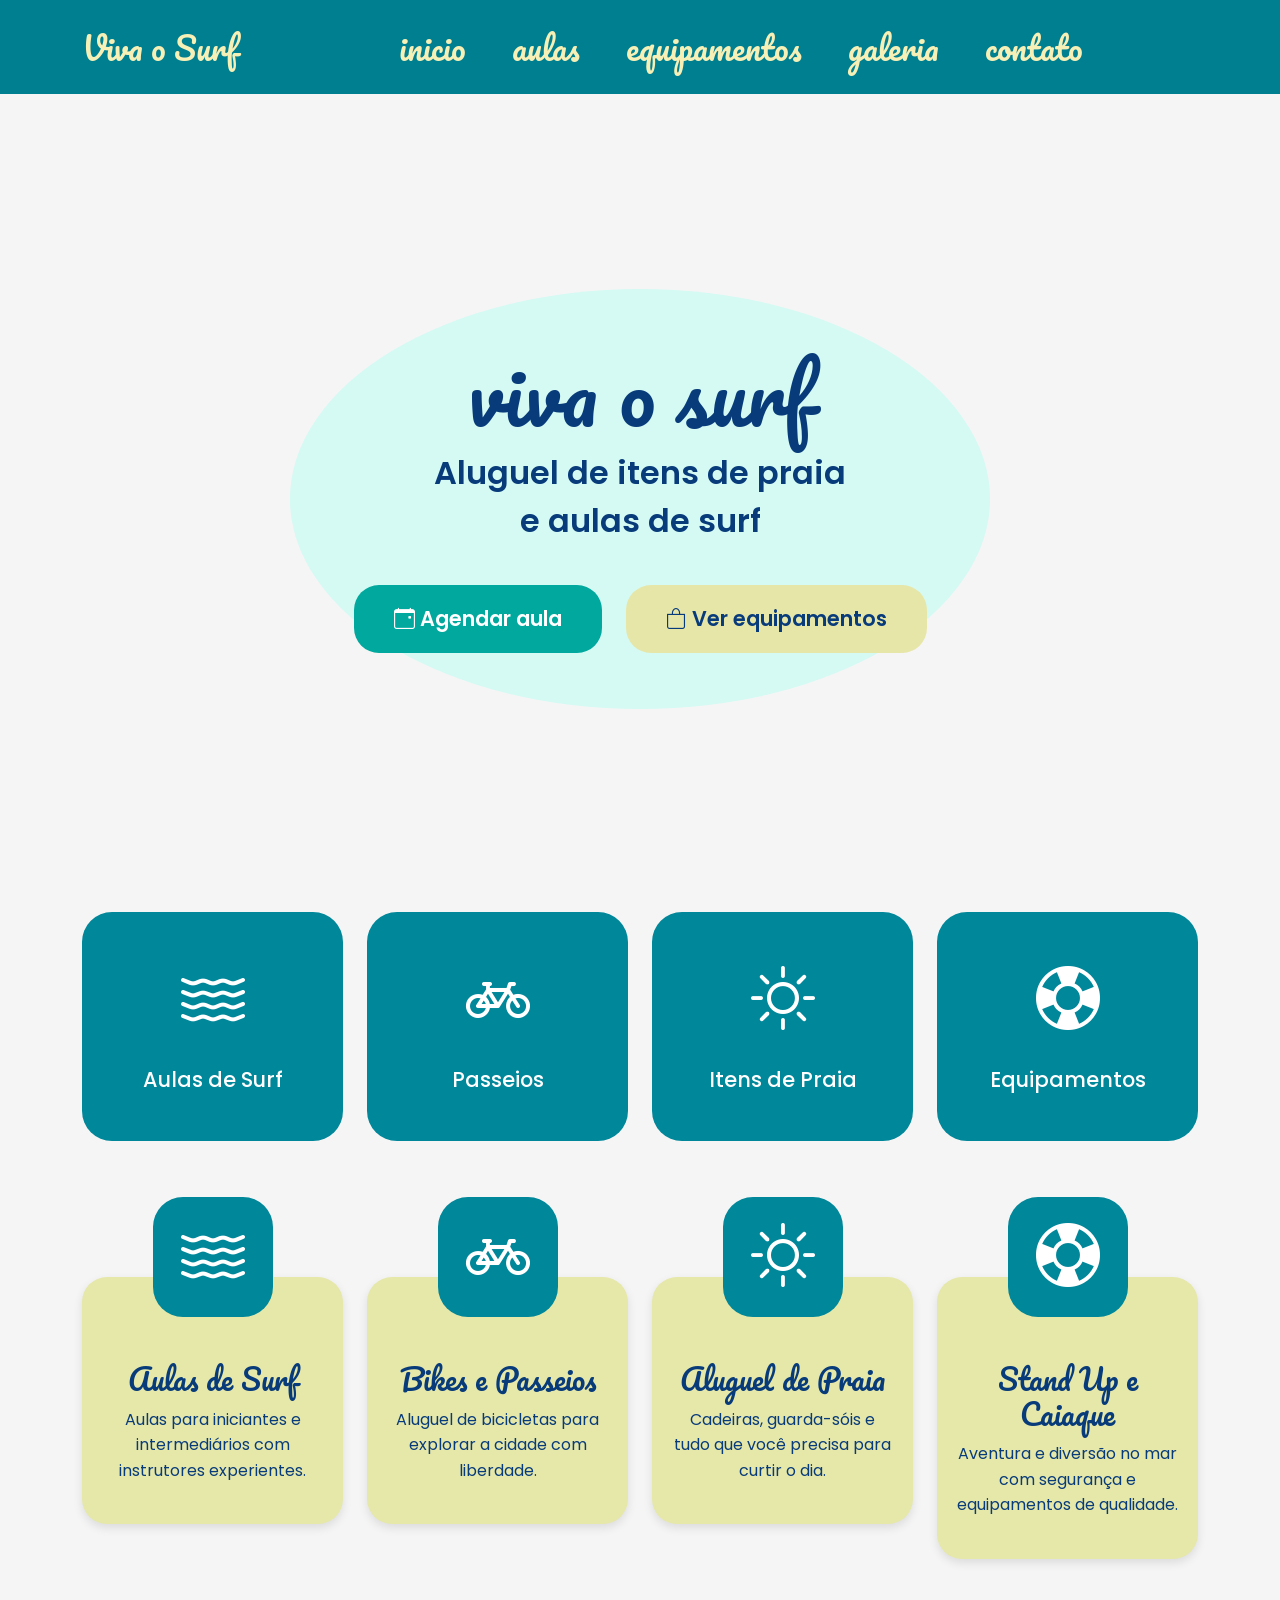
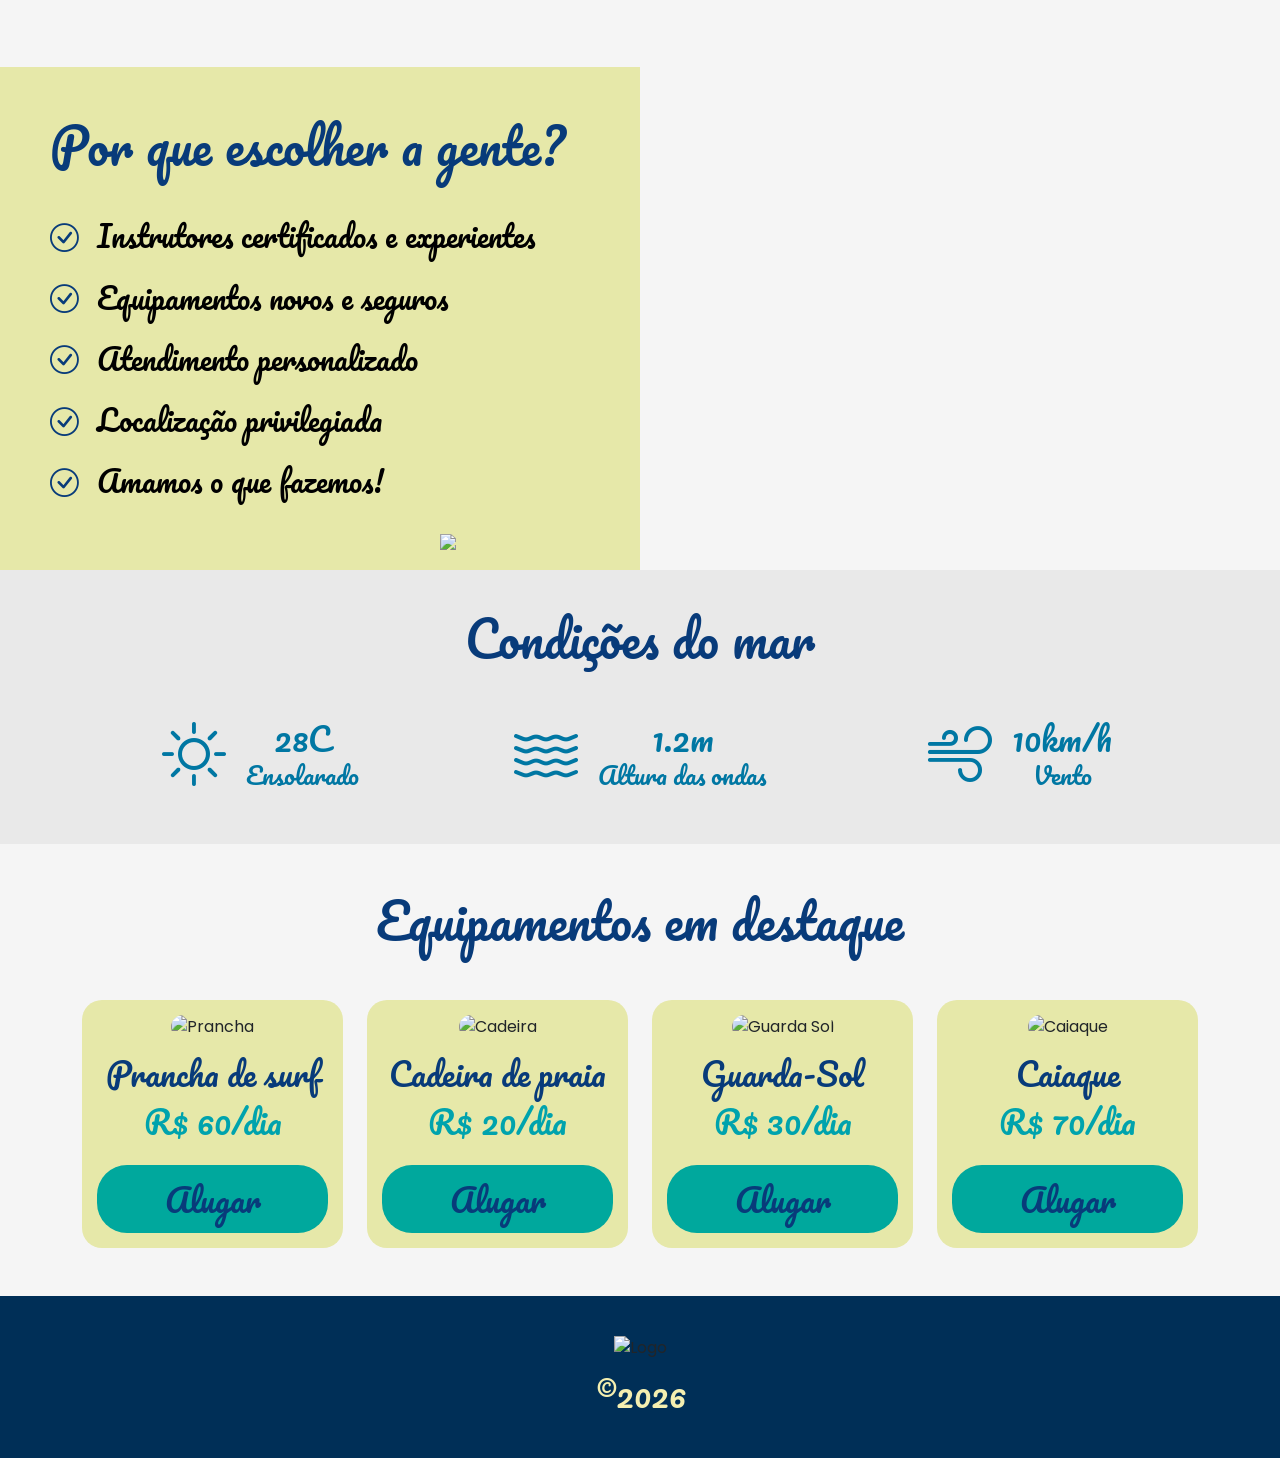
==== index.html @ c36af626 "home" ====
<!doctype html>
<html lang="pt-br">
<head>
  <meta charset="utf-8">
  <meta name="viewport" content="width=device-width, initial-scale=1">

  <title>Viva o Surf</title>

  <!-- Bootstrap -->
  <link href="https://cdn.jsdelivr.net/npm/bootstrap@5.3.8/dist/css/bootstrap.min.css" rel="stylesheet">

  <!-- CSS -->
  <link rel="stylesheet" href="style.css">

  <!-- Fonte -->
  <link rel="preconnect" href="https://fonts.googleapis.com">
  <link rel="preconnect" href="https://fonts.gstatic.com" crossorigin>

  <link href="https://fonts.googleapis.com/css2?family=Pacifico&family=Poppins:wght@300;400;500;600&display=swap" rel="stylesheet">

  <!-- Ícones -->
  <link rel="stylesheet" href="https://cdn.jsdelivr.net/npm/bootstrap-icons@1.11.3/font/bootstrap-icons.min.css">

</head>

<body>

  <!-- NAVBAR -->

  <nav class="navbar navbar-expand-lg">
    <div class="container">

      <a class="navbar-brand" href="#">
        Viva o Surf
      </a>

      <button class="navbar-toggler bg-light" type="button" data-bs-toggle="collapse" data-bs-target="#menu">
        <span class="navbar-toggler-icon"></span>
      </button>

      <div class="collapse navbar-collapse justify-content-center" id="menu">

        <ul class="navbar-nav">

          <li class="nav-item">
            <a class="nav-link" href="#">inicio</a>
          </li>

          <li class="nav-item">
            <a class="nav-link" href="#">aulas</a>
          </li>

          <li class="nav-item">
            <a class="nav-link" href="#">equipamentos</a>
          </li>

          <li class="nav-item">
            <a class="nav-link" href="#">galeria</a>
          </li>

          <li class="nav-item">
            <a class="nav-link" href="#">contato</a>
          </li>

        </ul>

      </div>
    </div>
  </nav>

  <!-- HERO -->

  <section class="hero">

    <div class="overlay">

      <h1>viva o surf</h1>

      <p>
        Aluguel de itens de praia <br>
        e aulas de surf
      </p>

      <div class="d-flex gap-4 mt-4 flex-wrap justify-content-center">

        <button class="btn btn-custom btn-aula">
          <i class="bi bi-calendar-event"></i>
          Agendar aula
        </button>

        <button class="btn btn-custom btn-equip">
          <i class="bi bi-bag"></i>
          Ver equipamentos
        </button>

      </div>

    </div>

  </section>

  <!-- CARDS -->

  <section class="cards container py-5">

    <div class="row g-4">

      <div class="col-md-3">
        <div class="service-card">
          <i class="bi bi-water"></i>
          <h4>Aulas de Surf</h4>
        </div>
      </div>

      <div class="col-md-3">
        <div class="service-card">
          <i class="bi bi-bicycle"></i>
          <h4>Passeios</h4>
        </div>
      </div>

      <div class="col-md-3">
        <div class="service-card">
          <i class="bi bi-sun"></i>
          <h4>Itens de Praia</h4>
        </div>
      </div>

      <div class="col-md-3">
        <div class="service-card">
          <i class="bi bi-life-preserver"></i>
          <h4>Equipamentos</h4>
        </div>
      </div>

    </div>

  </section>

  <section class="cards container py-5">

  <div class="row justify-content-center g-4">

    <!-- CARD 1 -->
    <div class="col-md-3 col-sm-6">

      <div class="card-box">

        <div class="icon-box">
          <i class="bi bi-water"></i>
        </div>

        <div class="text-box">
          <h3>Aulas de Surf</h3>

          <p>
            Aulas para iniciantes e intermediários
            com instrutores experientes.
          </p>
        </div>

      </div>

    </div>

    <!-- CARD 2 -->
    <div class="col-md-3 col-sm-6">

      <div class="card-box">

        <div class="icon-box">
          <i class="bi bi-bicycle"></i>
        </div>

        <div class="text-box">
          <h3>Bikes e Passeios</h3>

          <p>
            Aluguel de bicicletas para explorar
            a cidade com liberdade.
          </p>
        </div>

      </div>

    </div>

    <!-- CARD 3 -->
    <div class="col-md-3 col-sm-6">

      <div class="card-box">

        <div class="icon-box">
          <i class="bi bi-sun"></i>
        </div>

        <div class="text-box">
          <h3>Aluguel de Praia</h3>

          <p>
            Cadeiras, guarda-sóis e tudo que você
            precisa para curtir o dia.
          </p>
        </div>

      </div>

    </div>

    <!-- CARD 4 -->
    <div class="col-md-3 col-sm-6">

      <div class="card-box">

        <div class="icon-box">
          <i class="bi bi-life-preserver"></i>
        </div>

        <div class="text-box">
          <h3>Stand Up e Caiaque</h3>

          <p>
            Aventura e diversão no mar
            com segurança e equipamentos de qualidade.
          </p>
        </div>

      </div>

    </div>

  </div>

</section>

<!-- POR QUE ESCOLHER -->

<section class="info-section container-fluid">

  <div class="row">

    <!-- TEXTO -->
    <div class="col-lg-6 info-text">

      <h2>Por que escolher a gente?</h2>

      <ul>

        <li>
          <i class="bi bi-check-circle"></i>
          Instrutores certificados e experientes
        </li>

        <li>
          <i class="bi bi-check-circle"></i>
          Equipamentos novos e seguros
        </li>

        <li>
          <i class="bi bi-check-circle"></i>
          Atendimento personalizado
        </li>

        <li>
          <i class="bi bi-check-circle"></i>
          Localização privilegiada
        </li>

        <li>
          <i class="bi bi-check-circle"></i>
          Amamos o que fazemos!
        </li>

      </ul>

      <img src="surfista.png" class="surfista-img">

    </div>

    <!-- IMAGEM -->
    <div class="col-lg-6 info-image"></div>

  </div>

</section>

<!-- CONDIÇÕES DO MAR -->

<section class="mar-section">

  <h2>Condições do mar</h2>

  <div class="container">

    <div class="row text-center">

      <!-- ITEM 1 -->
      <div class="col-md-4 mar-item">

        <i class="bi bi-brightness-high"></i>

        <div>
          <h3>28C</h3>
          <p>Ensolarado</p>
        </div>

      </div>

      <!-- ITEM 2 -->
      <div class="col-md-4 mar-item">

        <i class="bi bi-water"></i>

        <div>
          <h3>1.2m</h3>
          <p>Altura das ondas</p>
        </div>

      </div>

      <!-- ITEM 3 -->
      <div class="col-md-4 mar-item">

        <i class="bi bi-wind"></i>

        <div>
          <h3>10km/h</h3>
          <p>Vento</p>
        </div>

      </div>

    </div>

  </div>

</section>

<!-- EQUIPAMENTOS -->

<section class="equipamentos container py-5">

  <h2>Equipamentos em destaque</h2>

  <div class="row g-4 justify-content-center">

    <!-- CARD 1 -->
    <div class="col-lg-3 col-md-6">

      <div class="equip-card">

        <img src="prancha.jpg" alt="Prancha">

        <h3>Prancha de surf</h3>

        <span>R$ 60/dia</span>

        <button>Alugar</button>

      </div>

    </div>

    <!-- CARD 2 -->
    <div class="col-lg-3 col-md-6">

      <div class="equip-card">

        <img src="cadeira.jpg" alt="Cadeira">

        <h3>Cadeira de praia</h3>

        <span>R$ 20/dia</span>

        <button>Alugar</button>

      </div>

    </div>

    <!-- CARD 3 -->
    <div class="col-lg-3 col-md-6">

      <div class="equip-card">

        <img src="guarda-sol.jpg" alt="Guarda Sol">

        <h3>Guarda-Sol</h3>

        <span>R$ 30/dia</span>

        <button>Alugar</button>

      </div>

    </div>

    <!-- CARD 4 -->
    <div class="col-lg-3 col-md-6">

      <div class="equip-card">

        <img src="caiaque.jpg" alt="Caiaque">

        <h3>Caiaque</h3>

        <span>R$ 70/dia</span>

        <button>Alugar</button>

      </div>

    </div>

  </div>

</section>

<!-- FOOTER -->

<footer class="footer">

  <img src="logo.png" alt="Logo">

  <p>©2026</p>

</footer>

  <script src="https://cdn.jsdelivr.net/npm/bootstrap@5.3.8/dist/js/bootstrap.bundle.min.js"></script>

</body>
</html>
---- style.css ----
body{
  font-family: 'Poppins', sans-serif;
  background-color: #f5f5f5;
  margin: 0;
  padding: 0;
}

/* NAVBAR */

.navbar{
  background-color: #007f91;
  padding: 15px 0;
}

.navbar-brand,
.nav-link{
  color: #f6f0b6 !important;
  font-family: 'Pacifico', cursive;
  font-size: 2rem;
}

.nav-link{
  margin-left: 30px;
  transition: 0.3s;
}

.nav-link:hover{
  color: white !important;
}

/* HERO */

.hero{
  background-image: url('https://images.unsplash.com/photo-1507525428034-b723cf961d3e?q=80&w=1973&auto=format&fit=crop');

  background-size: cover;
  background-position: center;

  min-height: 90vh;

  display: flex;
  align-items: center;
  justify-content: center;

  position: relative;
}

.overlay{
  background-color: rgba(170, 255, 240, 0.45);

  width: 700px;
  height: 420px;

  border-radius: 50%;

  display: flex;
  flex-direction: column;
  align-items: center;
  justify-content: center;

  text-align: center;

  padding: 30px;
}

/* TEXTO */

.hero h1{
  font-family: 'Pacifico', cursive;
  font-size: 5rem;
  color: #083b7a;
}

.hero p{
  font-size: 2rem;
  color: #083b7a;
  font-weight: 600;
}

/* BOTÕES */

.btn-custom{
  border-radius: 25px;
  padding: 18px 40px;
  font-size: 1.3rem;
  font-weight: 600;
  border: none;
}

.btn-aula{
  background-color: #00a89d;
  color: white;
}

.btn-equip{
  background-color: #e7e6a9;
  color: #083b7a;
}

.btn-custom:hover{
  transform: scale(1.05);
  transition: 0.3s;
}

/* CARDS */

.cards{
  margin-top: -50px;
  position: relative;
  z-index: 10;
}

.service-card{
  background-color: #00879a;
  border-radius: 30px;
  padding: 40px 20px;
  text-align: center;
  color: white;
  transition: 0.3s;
}

.service-card:hover{
  transform: translateY(-10px);
}

.service-card i{
  font-size: 4rem;
}

.service-card h4{
  margin-top: 20px;
  font-size: 1.3rem;
}

/* RESPONSIVO */

@media(max-width: 768px){

  .overlay{
    width: 90%;
    height: auto;
    border-radius: 30px;
    padding: 40px 20px;
  }

  .hero h1{
    font-size: 3rem;
  }

  .hero p{
    font-size: 1.4rem;
  }

  .nav-link{
    margin-left: 0;
    text-align: center;
  }

}

.cards{
  margin-top: -40px;
  position: relative;
  z-index: 10;
}

/* CARD */

.card-box{
  position: relative;
  text-align: center;

  display: flex;
  flex-direction: column;
  align-items: center;
}

/* PARTE VERDE CLARA */

.text-box{
  background-color: #e6e8a9;

  width: 100%;
  min-height: 190px;

  border-radius: 25px;

  padding: 85px 20px 25px 20px;

  margin-top: -40px;

  box-shadow: 0 4px 10px rgba(0,0,0,0.1);
}

/* QUADRADO AZUL */

.icon-box{
  width: 120px;
  height: 120px;

  background-color: #00879a;

  border-radius: 30px;

  display: flex;
  align-items: center;
  justify-content: center;

  position: relative;
  z-index: 2;

  transition: 0.3s;
}

.icon-box:hover{
  transform: translateY(-10px);
}

/* ÍCONE */

.icon-box i{
  font-size: 4rem;
  color: white;
}

/* TEXTO */

.text-box h3{
  font-family: 'Pacifico', cursive;
  color: #083b7a;
  font-size: 1.8rem;

  margin-bottom: 10px;
}

.text-box p{
  color: #083b7a;
  font-size: 1rem;
  line-height: 1.6;
}

/* RESPONSIVO */

@media(max-width: 768px){

  .text-box{
    min-height: auto;
  }

}

/* ========================= */
/* POR QUE ESCOLHER */
/* ========================= */

.info-section{
  margin-top: 60px;
}

.info-text{
  background-color: #e6e8a9;

  padding: 50px;

  position: relative;
}

.info-text h2{
  font-family: 'Pacifico', cursive;
  color: #083b7a;
  font-size: 3rem;

  margin-bottom: 40px;
}

.info-text ul{
  list-style: none;
  padding: 0;
}

.info-text li{
  font-size: 1.8rem;
  color: black;

  margin-bottom: 18px;

  font-family: 'Pacifico', cursive;
}

.info-text i{
  color: #083b7a;
  margin-right: 10px;
}

/* SURFISTA */

.surfista-img{
  width: 130px;

  position: absolute;

  bottom: 20px;
  right: 70px;
}

/* IMAGEM */

.info-image{
  background-image: url('ondas.jpg');

  min-height: 500px;

  background-size: cover;
  background-position: center;
}

/* ========================= */
/* CONDIÇÕES DO MAR */
/* ========================= */

.mar-section{
  background-color: #e9e9e9;

  padding: 40px 20px;
}

.mar-section h2{
  text-align: center;

  font-family: 'Pacifico', cursive;
  color: #083b7a;

  font-size: 3rem;

  margin-bottom: 40px;
}

.mar-item{
  display: flex;
  align-items: center;
  justify-content: center;

  gap: 20px;
}

.mar-item i{
  font-size: 4rem;
  color: #0077a3;
}

.mar-item h3{
  font-family: 'Pacifico', cursive;
  color: #0077a3;

  font-size: 2rem;

  margin: 0;
}

.mar-item p{
  font-family: 'Pacifico', cursive;
  color: #0077a3;

  font-size: 1.5rem;

  margin: 0;
}

/* RESPONSIVO */

@media(max-width: 768px){

  .info-text h2{
    font-size: 2.2rem;
  }

  .info-text li{
    font-size: 1.3rem;
  }

  .surfista-img{
    position: static;
    margin-top: 20px;
  }

  .mar-item{
    margin-bottom: 30px;
  }

}

/* ========================= */
/* EQUIPAMENTOS */
/* ========================= */

.equipamentos{
  padding-top: 80px;
  padding-bottom: 80px;
}

.equipamentos h2{
  text-align: center;

  font-family: 'Pacifico', cursive;
  color: #083b7a;

  font-size: 3rem;

  margin-bottom: 50px;
}

/* CARD */

.equip-card{
  background-color: #e6e8a9;

  border-radius: 20px;

  padding: 15px;

  text-align: center;

  transition: 0.3s;
}

.equip-card:hover{
  transform: translateY(-10px);
}

/* IMAGEM */

.equip-card img{
  width: 100%;
  height: 230px;

  object-fit: cover;

  border-radius: 18px;

  margin-bottom: 15px;
}

/* TÍTULO */

.equip-card h3{
  font-family: 'Pacifico', cursive;
  color: #083b7a;

  font-size: 2rem;

  margin-bottom: 5px;
}

/* PREÇO */

.equip-card span{
  display: block;

  font-family: 'Pacifico', cursive;

  color: #00a3ad;

  font-size: 2rem;

  margin-bottom: 20px;
}

/* BOTÃO */

.equip-card button{
  background-color: #00a89d;

  border: none;

  color: #083b7a;

  font-family: 'Pacifico', cursive;

  font-size: 2rem;

  width: 100%;

  border-radius: 30px;

  padding: 10px;

  transition: 0.3s;
}

.equip-card button:hover{
  background-color: #008d84;
  color: white;
}

/* RESPONSIVO */

@media(max-width: 768px){

  .equipamentos h2{
    font-size: 2.2rem;
  }

  .equip-card{
    margin-bottom: 20px;
  }

}

/* ========================= */
/* FOOTER */
/* ========================= */

.footer{
  background-color: #002f57;

  padding: 40px 20px;

  text-align: center;
}

.footer img{
  width: 90px;

  margin-bottom: 10px;
}

.footer p{
  color: #f4efb0;

  font-family: 'Pacifico', cursive;

  font-size: 2rem;

  margin: 0;
}
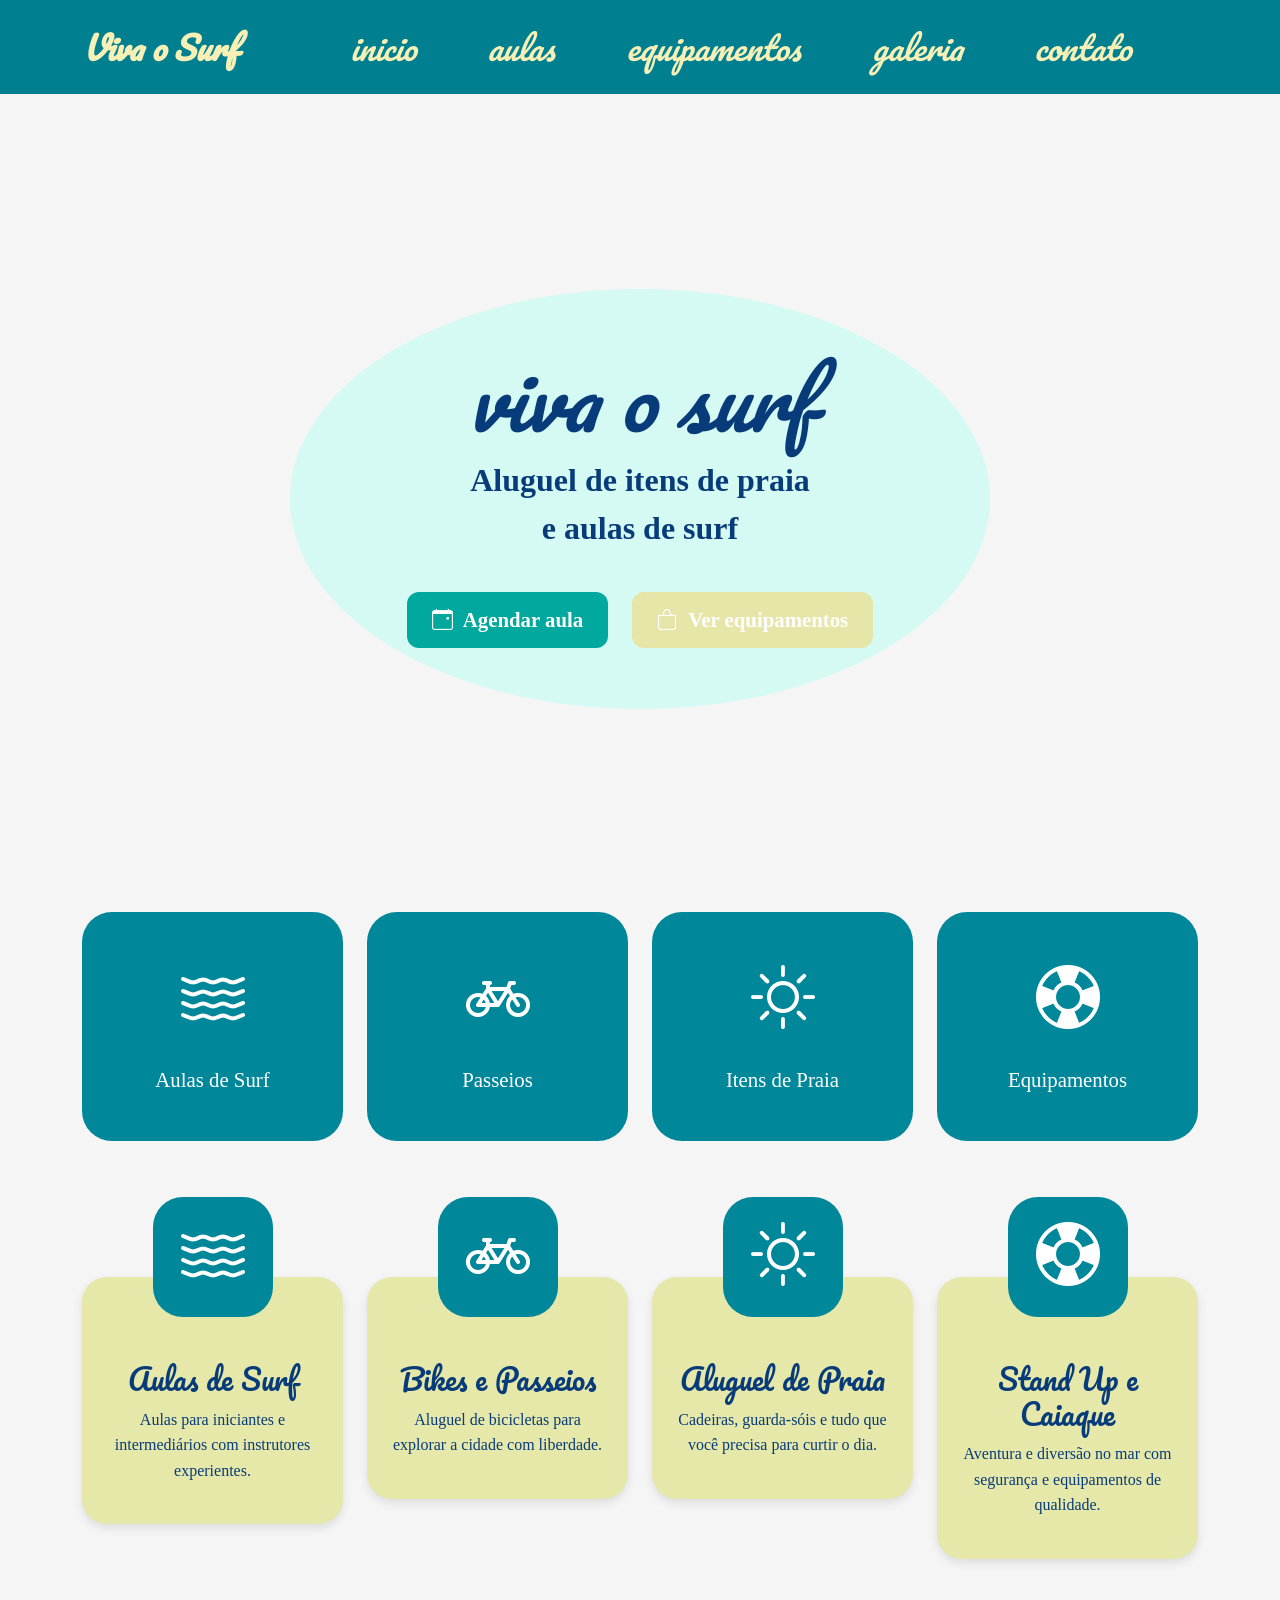
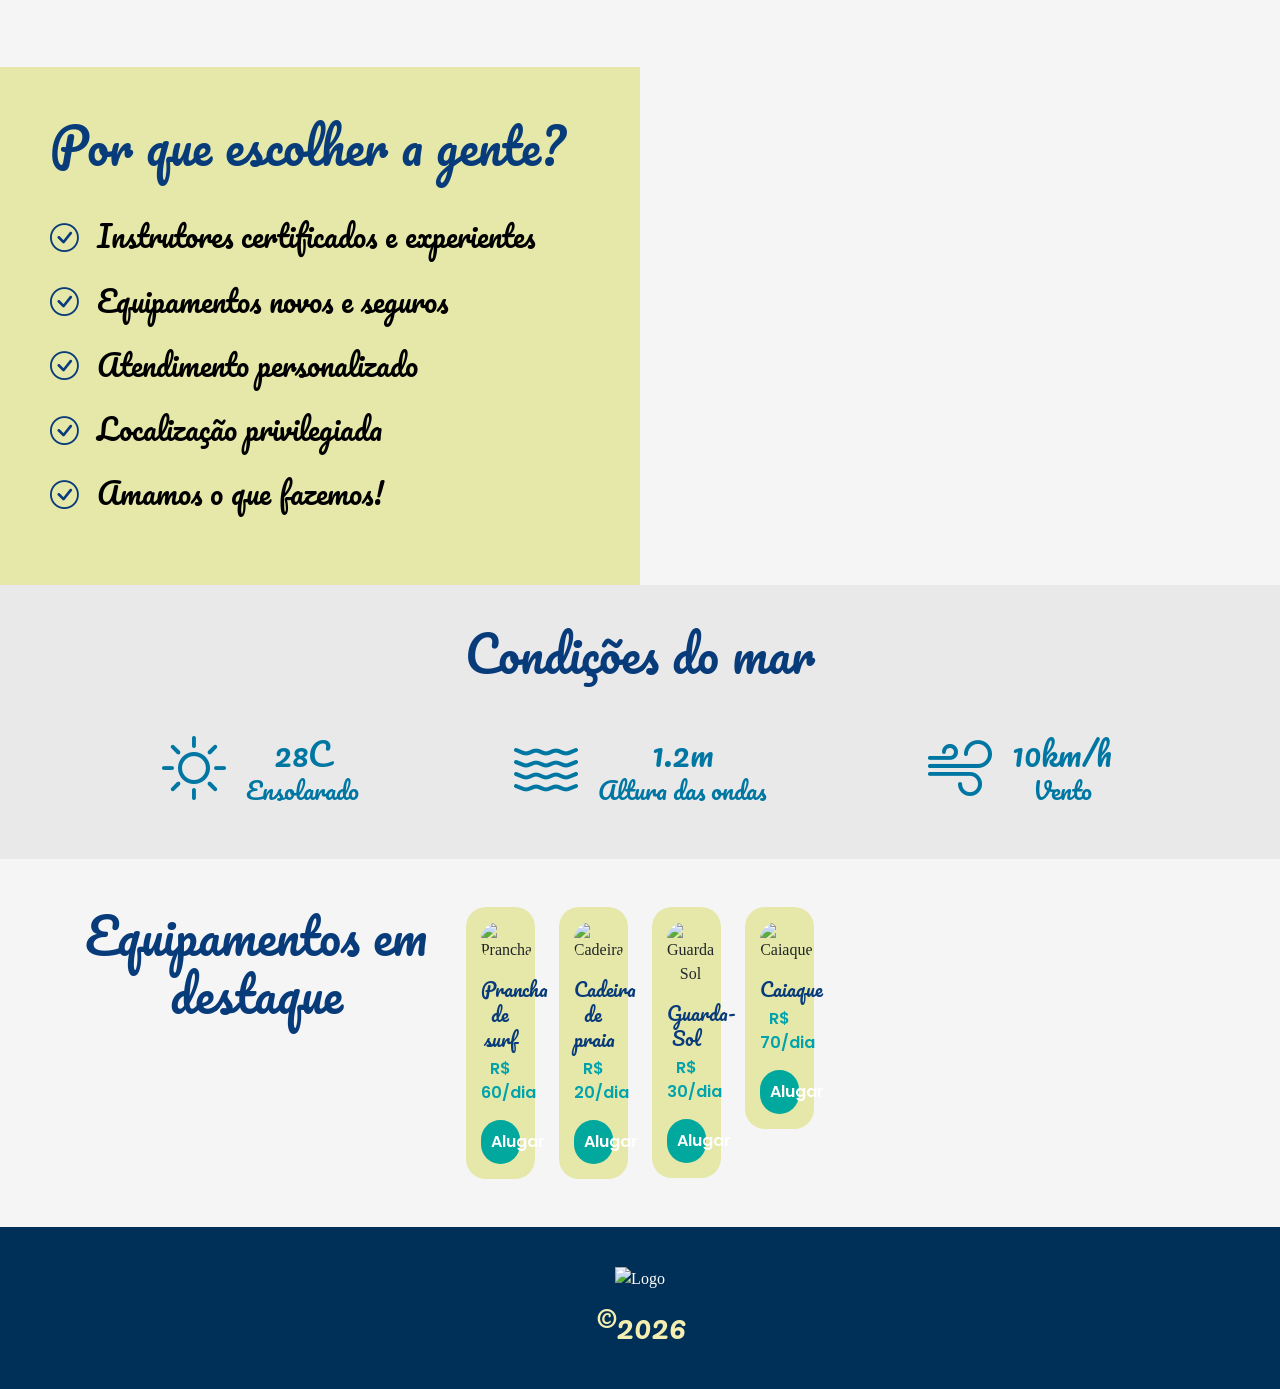
==== commit 1274a683: "Add files via upload" ====
--- a/index.html
+++ b/index.html
@@ -47,19 +47,19 @@
           </li>
 
           <li class="nav-item">
-            <a class="nav-link" href="#">aulas</a>
+            <a class="nav-link" href="aulas.html">aulas</a>
           </li>
 
           <li class="nav-item">
-            <a class="nav-link" href="#">equipamentos</a>
+            <a class="nav-link" href="equipamentos.html">equipamentos</a>
           </li>
 
           <li class="nav-item">
-            <a class="nav-link" href="#">galeria</a>
+            <a class="nav-link" href="galeria.html">galeria</a>
           </li>
 
           <li class="nav-item">
-            <a class="nav-link" href="#">contato</a>
+            <a class="nav-link" href="contato.html">contato</a>
           </li>
 
         </ul>
@@ -144,7 +144,7 @@
     <!-- CARD 1 -->
     <div class="col-md-3 col-sm-6">
 
-      <div class="card-box">
+      <div class="blocohome">
 
         <div class="icon-box">
           <i class="bi bi-water"></i>
@@ -166,7 +166,7 @@
     <!-- CARD 2 -->
     <div class="col-md-3 col-sm-6">
 
-      <div class="card-box">
+      <div class="blocohome">
 
         <div class="icon-box">
           <i class="bi bi-bicycle"></i>
@@ -188,7 +188,7 @@
     <!-- CARD 3 -->
     <div class="col-md-3 col-sm-6">
 
-      <div class="card-box">
+      <div class="blocohome">
 
         <div class="icon-box">
           <i class="bi bi-sun"></i>
@@ -210,7 +210,7 @@
     <!-- CARD 4 -->
     <div class="col-md-3 col-sm-6">
 
-      <div class="card-box">
+      <div class="blocohome">
 
         <div class="icon-box">
           <i class="bi bi-life-preserver"></i>
@@ -273,7 +273,7 @@
 
       </ul>
 
-      <img src="surfista.png" class="surfista-img">
+   
 
     </div>
 
@@ -347,7 +347,7 @@
     <!-- CARD 1 -->
     <div class="col-lg-3 col-md-6">
 
-      <div class="equip-card">
+      <div class="corhome">
 
         <img src="prancha.jpg" alt="Prancha">
 
@@ -364,7 +364,7 @@
     <!-- CARD 2 -->
     <div class="col-lg-3 col-md-6">
 
-      <div class="equip-card">
+      <div class="corhome">
 
         <img src="cadeira.jpg" alt="Cadeira">
 
@@ -381,7 +381,7 @@
     <!-- CARD 3 -->
     <div class="col-lg-3 col-md-6">
 
-      <div class="equip-card">
+      <div class="corhome">
 
         <img src="guarda-sol.jpg" alt="Guarda Sol">
 
@@ -398,7 +398,7 @@
     <!-- CARD 4 -->
     <div class="col-lg-3 col-md-6">
 
-      <div class="equip-card">
+      <div class="corhome">
 
         <img src="caiaque.jpg" alt="Caiaque">
 
--- a/style.css
+++ b/style.css
@@ -166,7 +166,7 @@
 
 /* CARD */
 
-.card-box{
+.blocohome{
   position: relative;
   text-align: center;
 
@@ -411,7 +411,7 @@
 
 /* CARD */
 
-.equip-card{
+.corhome{
   background-color: #e6e8a9;
 
   border-radius: 20px;
@@ -421,15 +421,17 @@
   text-align: center;
 
   transition: 0.3s;
-}
-
-.equip-card:hover{
+  max-width: 220px;
+  margin: 0 auto;
+}
+
+.corhome:hover{
   transform: translateY(-10px);
 }
 
 /* IMAGEM */
 
-.equip-card img{
+.corhome img{
   width: 100%;
   height: 230px;
 
@@ -441,55 +443,45 @@
 }
 
 /* TÍTULO */
-
-.equip-card h3{
+.corhome h3{
   font-family: 'Pacifico', cursive;
   color: #083b7a;
-
-  font-size: 2rem;
-
+  font-size: 1.2rem;
   margin-bottom: 5px;
+  line-height: 1.3;
 }
 
 /* PREÇO */
 
-.equip-card span{
+.corhome span{
   display: block;
-
-  font-family: 'Pacifico', cursive;
-
+  font-family: 'Poppins', sans-serif;
   color: #00a3ad;
-
-  font-size: 2rem;
-
-  margin-bottom: 20px;
+  font-size: 1rem;
+  font-weight: 600;
+  margin-bottom: 15px;
 }
 
 /* BOTÃO */
 
-.equip-card button{
+.corhome button{
   background-color: #00a89d;
-
   border: none;
-
-  color: #083b7a;
-
-  font-family: 'Pacifico', cursive;
-
-  font-size: 2rem;
-
+  color: white;
+  font-family: 'Poppins', sans-serif;
+  font-size: 1rem;
+  font-weight: 600;
   width: 100%;
-
-  border-radius: 30px;
-
+  border-radius: 25px;
   padding: 10px;
-
   transition: 0.3s;
 }
-
-.equip-card button:hover{
+.corhome{
+  max-width: 220px;
+  margin: 0 auto;
+}
+.corhome button:hover{
   background-color: #008d84;
-  color: white;
 }
 
 /* RESPONSIVO */
@@ -535,3 +527,456 @@
 }
 
 
+*{
+  margin: 0;
+  padding: 0;
+  box-sizing: border-box;
+}
+
+body{
+  font-family: Arial, sans-serif;
+  background-color: #f2f2f2;
+}
+
+/* Cabeçalho */
+header{
+  background: #008c9e;
+  padding: 12px 20px;
+  display: flex;
+  align-items: center;
+  justify-content: space-between;
+}
+
+.logo{
+  font-size: 24px;
+}
+
+nav ul{
+  list-style: none;
+  display: flex;
+  gap: 25px;
+}
+
+nav a{
+  text-decoration: none;
+  color: #fff8b0;
+  font-weight: bold;
+  font-style: italic;
+}
+
+/* Conteúdo */
+main{
+  max-width: 900px;
+  margin: 30px auto;
+  padding: 0 20px;
+}
+
+h1{
+  text-align: center;
+  color: #0a4175;
+  margin-bottom: 30px;
+  font-style: italic;
+}
+
+/* Galeria */
+.galeria{
+  display: grid;
+  grid-template-columns: repeat(3, 1fr);
+  gap: 20px;
+}
+
+.galeria img{
+  width: 100%;
+  height: 140px;
+  object-fit: cover;
+  border-radius: 8px;
+}
+
+/* Rodapé */
+footer{
+  background: #003d69;
+  color: white;
+  text-align: center;
+  margin-top: 50px;
+  padding: 20px;
+}
+
+.logo-footer{
+  font-size: 28px;
+  margin-bottom: 8px;
+}
+
+footer p{
+  font-size: 14px;
+}
+
+*{
+  margin: 0;
+  padding: 0;
+  box-sizing: border-box;
+}
+
+body{
+  font-family: Arial, sans-serif;
+  background: #f4f4f4;
+}
+
+/* MENU */
+header{
+  background: #008c9e;
+  display: flex;
+  justify-content: space-between;
+  align-items: center;
+  padding: 12px 20px;
+}
+
+.logo{
+  font-size: 24px;
+}
+
+nav ul{
+  display: flex;
+  gap: 25px;
+  list-style: none;
+}
+
+nav a{
+  text-decoration: none;
+  color: #fff5a3;
+  font-weight: bold;
+  font-style: italic;
+}
+
+/* CONTEÚDO */
+main{
+  max-width: 900px;
+  margin: 0 auto;
+  padding: 30px 20px;
+}
+
+h1{
+  text-align: center;
+  color: #0b4677;
+  margin-bottom: 10px;
+  font-style: italic;
+}
+
+.subtitulo{
+  text-align: center;
+  color: #008c9e;
+  font-size: 14px;
+  margin-bottom: 40px;
+  font-style: italic;
+}
+
+/* CARDS */
+.equipamentos{
+  display: grid;
+  grid-template-columns: repeat(3, 1fr);
+  gap: 35px;
+  justify-items: center;
+}
+
+.card{
+  background: #dfe5b5;
+  width: 180px;
+  padding: 10px;
+  border-radius: 8px;
+  text-align: center;
+}
+
+.card img{
+  width: 100%;
+  height: 110px;
+  object-fit: cover;
+  border-radius: 8px;
+}
+
+.card h3{
+  margin-top: 10px;
+  color: #003d69;
+  font-size: 14px;
+  font-style: italic;
+}
+
+.card p{
+  margin: 8px 0;
+  color: #008c9e;
+  font-weight: bold;
+}
+
+.card button{
+  background: #00a6a6;
+  color: white;
+  border: none;
+  padding: 8px 25px;
+  border-radius: 20px;
+  cursor: pointer;
+  font-weight: bold;
+}
+
+.card button:hover{
+  background: #008b8b;
+}
+
+/* RODAPÉ */
+footer{
+  background: #003d69;
+  color: white;
+  text-align: center;
+  padding: 20px;
+  margin-top: 40px;
+}
+
+.logo-footer{
+  font-size: 28px;
+  margin-bottom: 5px;
+}
+
+@import url('https://fonts.googleapis.com/css2?family=Patrick+Hand&display=swap');
+
+*{
+    margin:0;
+    padding:0;
+    box-sizing:border-box;
+    font-family:'Patrick Hand', cursive;
+}
+
+body{
+    background:#f5f5f5;
+    min-height:100vh;
+    display:flex;
+    flex-direction:column;
+}
+
+/* HEADER */
+
+header{
+    background:#008b9a;
+    height:70px;
+    display:flex;
+    align-items:center;
+    justify-content:space-around;
+}
+
+.logo{
+    width:45px;
+    height:45px;
+    border:2px solid #004f5a;
+    border-radius:50%;
+    display:flex;
+    justify-content:center;
+    align-items:center;
+    color:#004f5a;
+    font-size:20px;
+}
+
+nav{
+    display:flex;
+    gap:30px;
+}
+
+nav a{
+    text-decoration:none;
+    color:white;
+    font-size:1.2rem;
+    font-weight:bold;
+}
+
+/* CONTEÚDO */
+
+.contato{
+    text-align:center;
+    padding:40px 20px;
+}
+
+.contato h1{
+    color:#0f4c81;
+    font-size:3rem;
+}
+
+.contato > p{
+    color:#008b9a;
+    margin-bottom:30px;
+}
+
+.infocontato{
+    max-width:900px;
+    margin:auto;
+    background:#dfe6a9;
+    border-radius:80px;
+    padding:50px;
+}
+
+.info{
+    display:grid;
+    grid-template-columns:repeat(2,1fr);
+    gap:30px;
+    text-align:left;
+    color:#008b9a;
+}
+
+.info h3{
+    margin-bottom:8px;
+    color:#008b9a;
+}
+
+.botoes{
+    display:flex;
+    justify-content:center;
+    gap:40px;
+    margin-top:40px;
+}
+
+.btn{
+    text-decoration:none;
+    color:white;
+    padding:12px 25px;
+    border-radius:12px;
+    display:flex;
+    align-items:center;
+    gap:10px;
+    transition:.3s;
+}
+
+.btn:hover{
+    transform:translateY(-3px);
+}
+
+.whatsapp{
+    background:#52b96c;
+}
+
+.instagram{
+    background:#536b7d;
+}
+
+/* FOOTER */
+
+footer{
+    margin-top:auto;
+    background:#003f67;
+    color:white;
+    text-align:center;
+    padding:20px;
+}
+
+footer i{
+    font-size:28px;
+    margin-bottom:8px;
+}
+
+/* RESPONSIVO */
+
+@media(max-width:768px){
+
+    nav{
+        gap:15px;
+        flex-wrap:wrap;
+        justify-content:center;
+    }
+
+    .info{
+        grid-template-columns:1fr;
+    }
+
+    .botoes{
+        flex-direction:column;
+        align-items:center;
+    }
+
+    .card{
+        border-radius:40px;
+        padding:30px;
+    }
+}
+
+.secao-aulas{
+  padding:50px 20px;
+  text-align:center;
+}
+
+.titulo-aulas{
+  font-size:42px;
+  color:#0b4173;
+  margin-bottom:10px;
+}
+
+.descricao-aulas{
+  color:#0d6880;
+  margin-bottom:40px;
+}
+
+.container-planos{
+  display:flex;
+  justify-content:center;
+  gap:40px;
+  flex-wrap:wrap;
+}
+
+.cartao-aula{
+  width:280px;
+  background:#dde0a7;
+  border-radius:20px;
+  padding:25px;
+}
+
+.icone-aula{
+  width:90px;
+  display:block;
+  margin:0 auto 20px;
+}
+
+.texto-cartao{
+  color:#0d6880;
+  margin-bottom:20px;
+}
+
+.lista-beneficios{
+  list-style:none;
+  text-align:left;
+}
+
+.lista-beneficios li{
+  margin-bottom:15px;
+  color:#0b4173;
+}
+
+.secao-agendamento{
+  background:#0a8797;
+  padding:50px 20px;
+  text-align:center;
+}
+
+.titulo-agendamento{
+  color:#0b4173;
+  font-size:40px;
+  margin-bottom:35px;
+}
+
+.formulario-surf{
+  max-width:700px;
+  margin:auto;
+  display:grid;
+  grid-template-columns:1fr 1fr 1fr;
+  gap:20px;
+}
+
+.campo-surf{
+  padding:14px;
+  border:none;
+  border-radius:8px;
+  background:#dde0a7;
+}
+
+.botao-agendar{
+  grid-column:1 / 4;
+  width:180px;
+  margin:auto;
+  padding:14px;
+  border:none;
+  border-radius:8px;
+  background:#0b4173;
+  color:white;
+  cursor:pointer;
+}
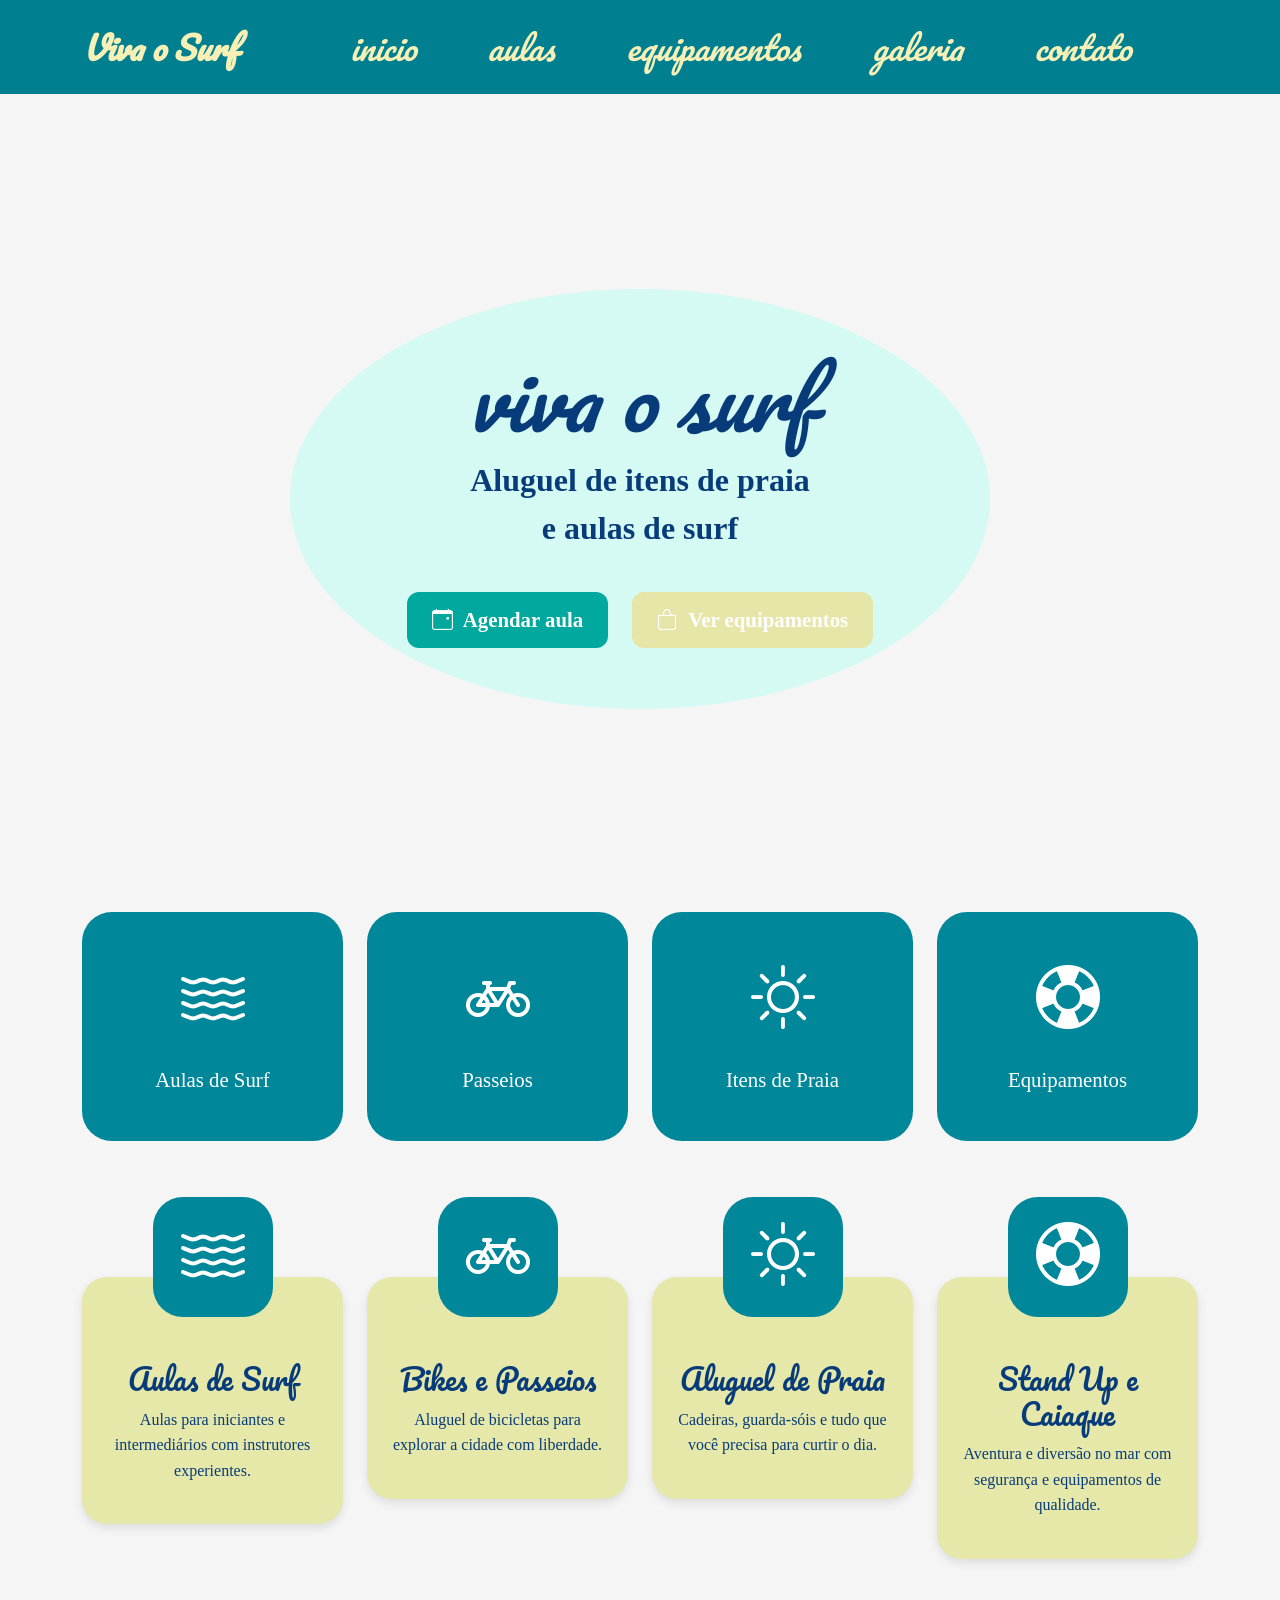
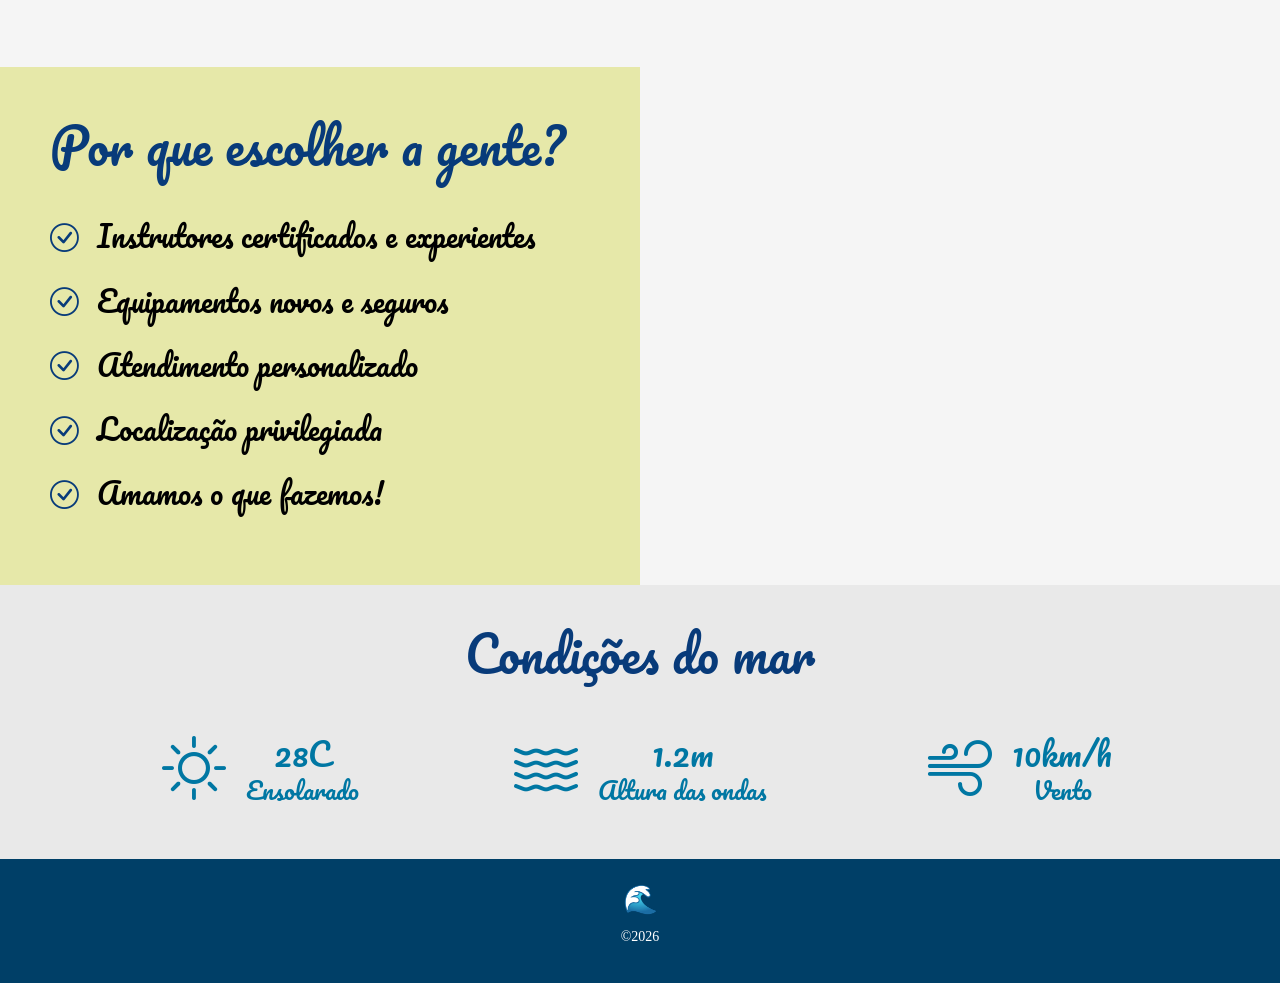
==== commit 4b1b22b2: "ajuste de img" ====
--- a/index.html
+++ b/index.html
@@ -338,93 +338,14 @@
 
 <!-- EQUIPAMENTOS -->
 
-<section class="equipamentos container py-5">
-
-  <h2>Equipamentos em destaque</h2>
-
-  <div class="row g-4 justify-content-center">
-
-    <!-- CARD 1 -->
-    <div class="col-lg-3 col-md-6">
-
-      <div class="corhome">
-
-        <img src="prancha.jpg" alt="Prancha">
-
-        <h3>Prancha de surf</h3>
-
-        <span>R$ 60/dia</span>
-
-        <button>Alugar</button>
-
-      </div>
-
-    </div>
-
-    <!-- CARD 2 -->
-    <div class="col-lg-3 col-md-6">
-
-      <div class="corhome">
-
-        <img src="cadeira.jpg" alt="Cadeira">
-
-        <h3>Cadeira de praia</h3>
-
-        <span>R$ 20/dia</span>
-
-        <button>Alugar</button>
-
-      </div>
-
-    </div>
-
-    <!-- CARD 3 -->
-    <div class="col-lg-3 col-md-6">
-
-      <div class="corhome">
-
-        <img src="guarda-sol.jpg" alt="Guarda Sol">
-
-        <h3>Guarda-Sol</h3>
-
-        <span>R$ 30/dia</span>
-
-        <button>Alugar</button>
-
-      </div>
-
-    </div>
-
-    <!-- CARD 4 -->
-    <div class="col-lg-3 col-md-6">
-
-      <div class="corhome">
-
-        <img src="caiaque.jpg" alt="Caiaque">
-
-        <h3>Caiaque</h3>
-
-        <span>R$ 70/dia</span>
-
-        <button>Alugar</button>
-
-      </div>
-
-    </div>
-
-  </div>
-
-</section>
+
 
 <!-- FOOTER -->
 
-<footer class="footer">
-
-  <img src="logo.png" alt="Logo">
-
-  <p>©2026</p>
-
-</footer>
+ <footer>
+        <div class="logo-footer">🌊</div>
+        <p>©2026</p>
+    </footer>
 
   <script src="https://cdn.jsdelivr.net/npm/bootstrap@5.3.8/dist/js/bootstrap.bundle.min.js"></script>
 
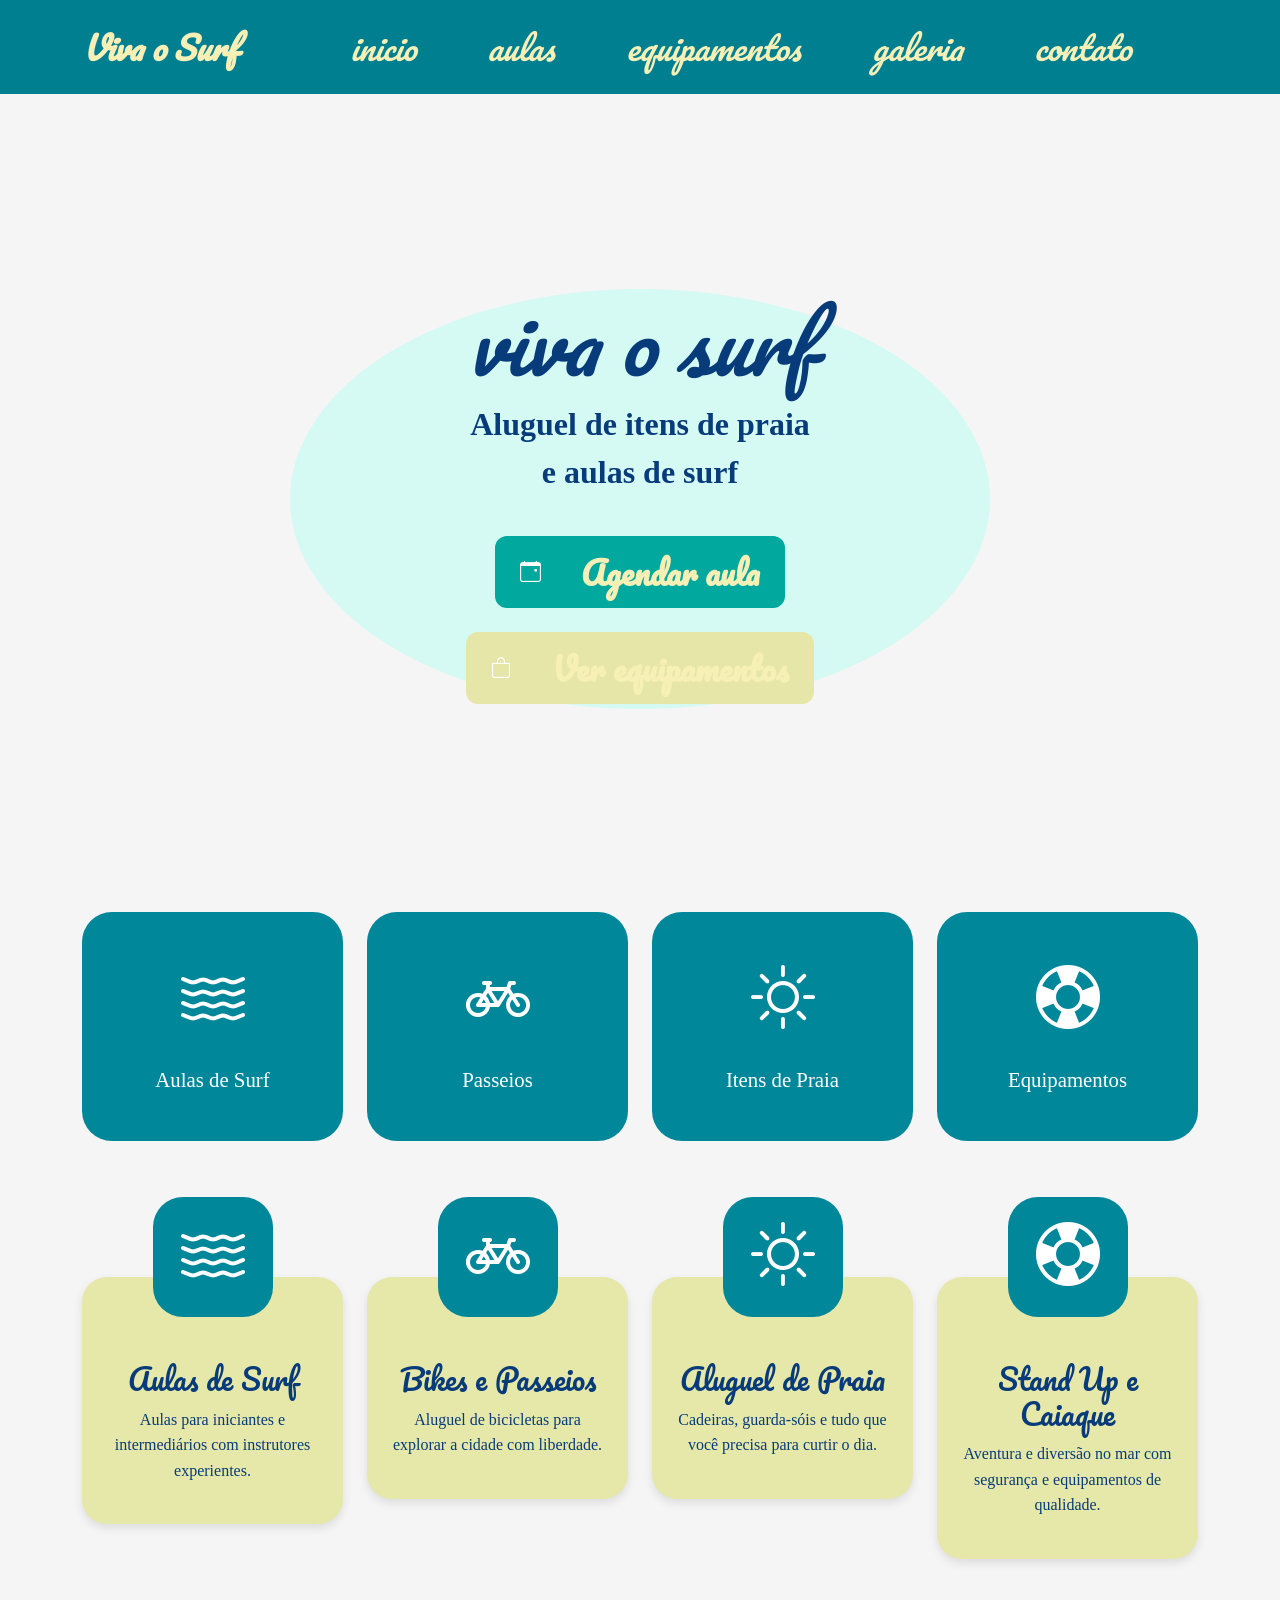
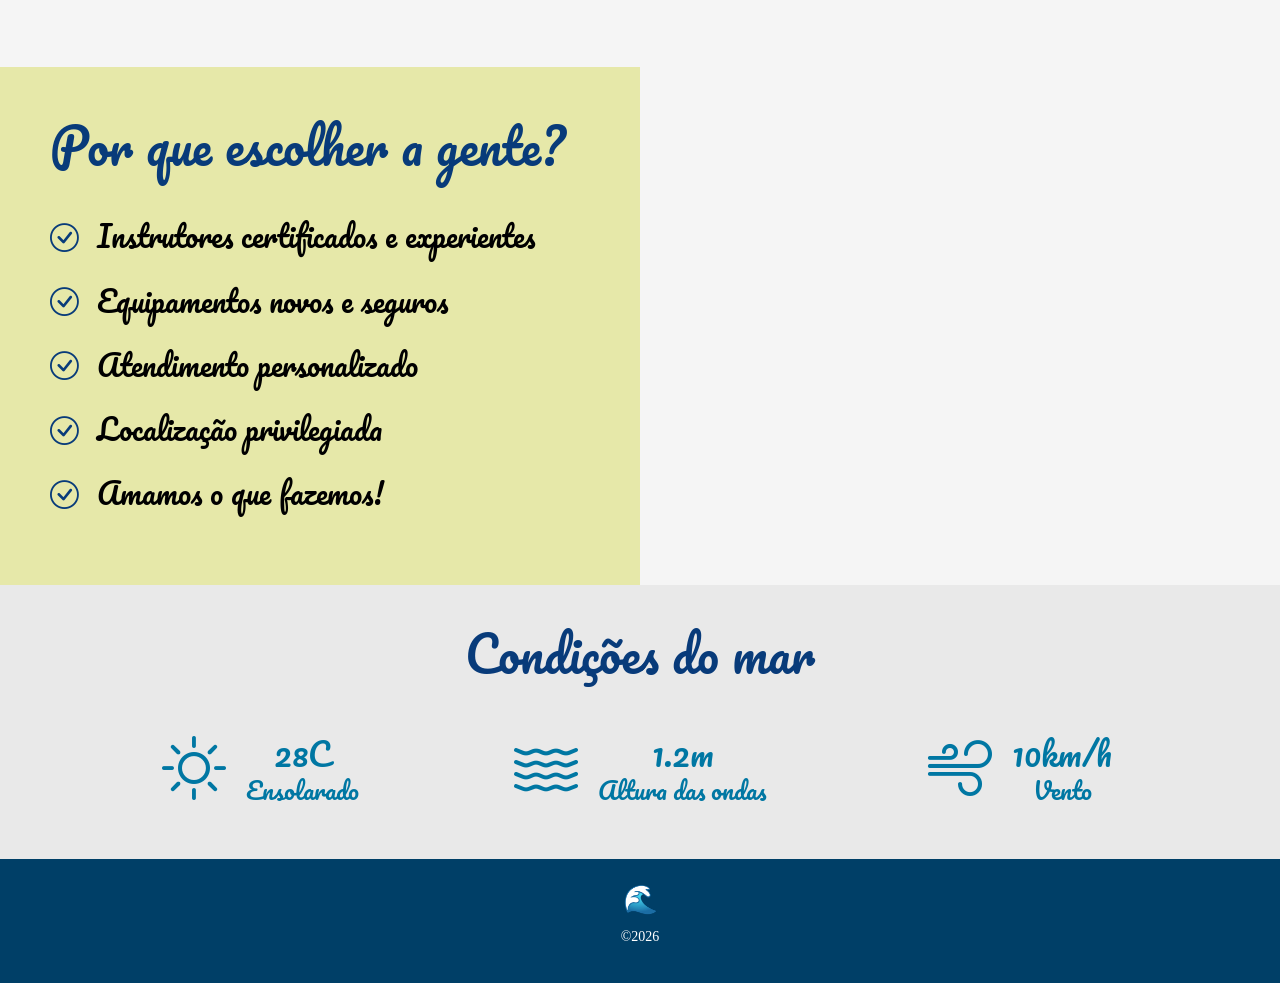
==== commit 3213808e: "ajustes" ====
--- a/index.html
+++ b/index.html
@@ -85,12 +85,14 @@
 
         <button class="btn btn-custom btn-aula">
           <i class="bi bi-calendar-event"></i>
-          Agendar aula
+             <a class="nav-link" href="aulas.html">Agendar aula</a>
+          
         </button>
 
         <button class="btn btn-custom btn-equip">
           <i class="bi bi-bag"></i>
-          Ver equipamentos
+          <a class="nav-link" href="equipamentos.html">Ver equipamentos</a>
+          
         </button>
 
       </div>
